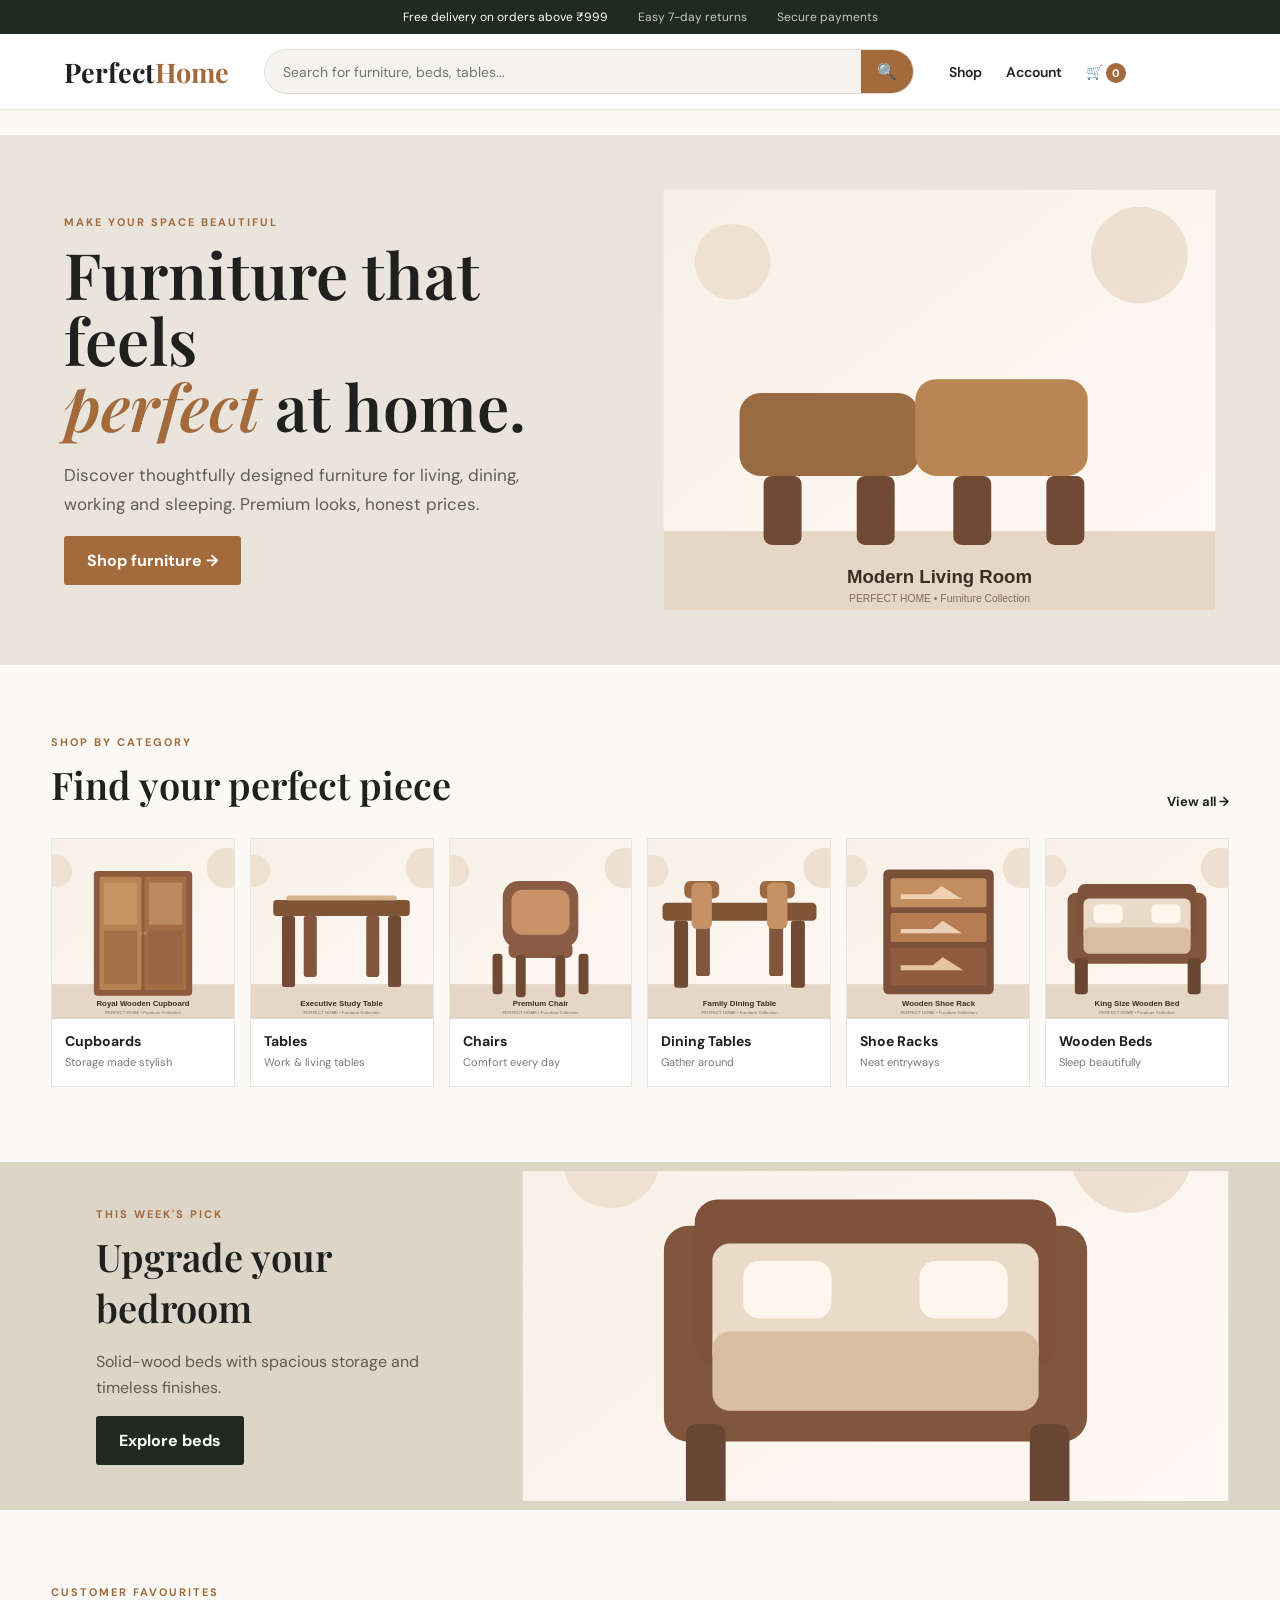
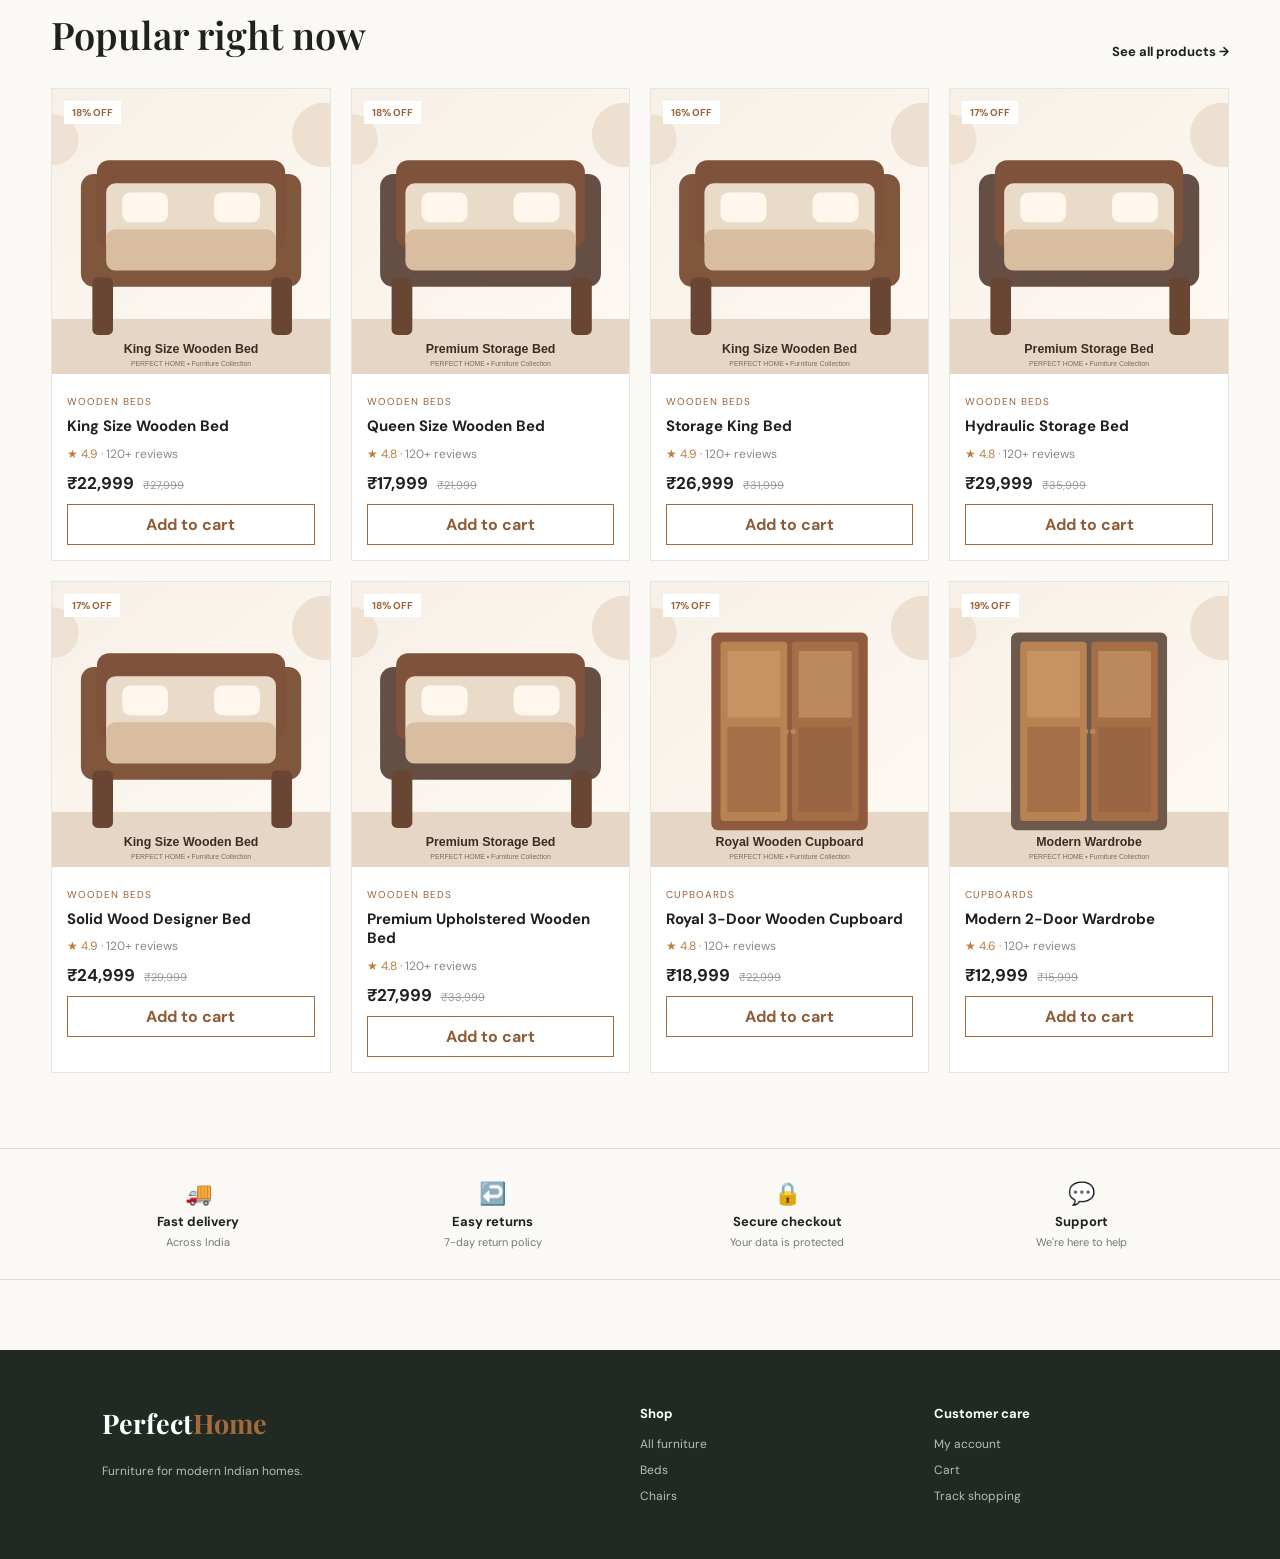
==== index.html @ 6d635a61 "Add files via upload" ====
<!DOCTYPE html><html lang="en"><head><meta charset="UTF-8"><meta name="viewport" content="width=device-width,initial-scale=1.0"><title>Perfect Home | Furniture for Every Home</title><link rel="stylesheet" href="css/style.css"></head><body><div class="topbar">Free delivery on orders above ₹999 <span>Easy 7-day returns</span><span>Secure payments</span></div><header class="header"><a class="logo" href="index.html">Perfect<span>Home</span></a><div class="search"><input id="searchInput" placeholder="Search for furniture, beds, tables..." autocomplete="off"><button onclick="performSearch()">🔍</button></div><nav><a href="products.html">Shop</a><a href="account.html" id="accountLink">Account</a><a class="cart-link" href="cart.html">🛒 <b id="cartCount">0</b></a></nav></header><main><section class="hero"><div><p class="eyebrow">MAKE YOUR SPACE BEAUTIFUL</p><h1>Furniture that feels<br><em>perfect</em> at home.</h1><p>Discover thoughtfully designed furniture for living, dining, working and sleeping. Premium looks, honest prices.</p><a class="btn primary" href="products.html">Shop furniture →</a></div><div class="hero-art"><img src="images/living-room.svg" alt="Modern living room"></div></section><section class="section"><div class="section-head"><div><p class="eyebrow">SHOP BY CATEGORY</p><h2>Find your perfect piece</h2></div><a href="products.html">View all →</a></div><div class="category-grid"><a class="category" href="products.html?category=Cupboards"><img src="images/cupboard-1.svg"><b>Cupboards</b><span>Storage made stylish</span></a><a class="category" href="products.html?category=Tables"><img src="images/table-1.svg"><b>Tables</b><span>Work & living tables</span></a><a class="category" href="products.html?category=Chairs"><img src="images/chair-1.svg"><b>Chairs</b><span>Comfort every day</span></a><a class="category" href="products.html?category=Dining Tables"><img src="images/dining-1.svg"><b>Dining Tables</b><span>Gather around</span></a><a class="category" href="products.html?category=Shoes Rack"><img src="images/shoe-1.svg"><b>Shoe Racks</b><span>Neat entryways</span></a><a class="category" href="products.html?category=Wooden Beds"><img src="images/bed-1.svg"><b>Wooden Beds</b><span>Sleep beautifully</span></a></div></section><section class="deal"><div><p class="eyebrow">THIS WEEK'S PICK</p><h2>Upgrade your bedroom</h2><p>Solid-wood beds with spacious storage and timeless finishes.</p><a class="btn dark" href="products.html?category=Wooden Beds">Explore beds</a></div><img src="images/bed-1.svg"></section><section class="section"><div class="section-head"><div><p class="eyebrow">CUSTOMER FAVOURITES</p><h2>Popular right now</h2></div><a href="products.html">See all products →</a></div><div id="featured" class="product-grid"></div></section><section class="trust"><div>🚚<b>Fast delivery</b><small>Across India</small></div><div>↩️<b>Easy returns</b><small>7-day return policy</small></div><div>🔒<b>Secure checkout</b><small>Your data is protected</small></div><div>💬<b>Support</b><small>We're here to help</small></div></section></main><footer><div><a class="logo" href="index.html">Perfect<span>Home</span></a><p>Furniture for modern Indian homes.</p></div><div><b>Shop</b><a href="products.html">All furniture</a><a href="products.html?category=Wooden Beds">Beds</a><a href="products.html?category=Chairs">Chairs</a></div><div><b>Customer care</b><a href="account.html">My account</a><a href="cart.html">Cart</a><a href="products.html">Track shopping</a></div></footer><script src="js/products.js"></script><script src="js/app.js"></script></body></html>
---- css/style.css ----
@import url('https://fonts.googleapis.com/css2?family=DM+Sans:wght@400;500;600;700&family=Playfair+Display:wght@500;600;700&display=swap');
*{box-sizing:border-box}body{margin:0;font-family:'DM Sans',Arial,sans-serif;color:#20201e;background:#faf9f6}a{text-decoration:none;color:inherit}button,input,select,textarea{font:inherit}.topbar{background:#1f2a22;color:#fff;padding:9px 5%;font-size:12px;display:flex;gap:30px;justify-content:center}.topbar span{opacity:.75}.header{height:76px;background:#fff;display:flex;align-items:center;gap:35px;padding:0 5%;border-bottom:1px solid #e8e5df;position:sticky;top:0;z-index:20}.logo{font:700 27px 'Playfair Display',serif;white-space:nowrap}.logo span{color:#a36a3c}.search{height:45px;display:flex;flex:1;max-width:650px;background:#f5f3ef;border:1px solid #e2ded6;border-radius:24px;overflow:hidden}.search input{border:0;outline:0;background:transparent;padding:0 18px;flex:1;font-size:14px}.search button{width:52px;border:0;background:#a36a3c;color:white;cursor:pointer}.header nav{display:flex;gap:24px;align-items:center;font-size:14px;font-weight:600}.cart-link b{background:#a36a3c;color:#fff;border-radius:50%;font-size:11px;padding:3px 6px}.hero{max-width:1400px;margin:25px auto 70px;padding:55px 5%;background:#e9e5dc;display:grid;grid-template-columns:1fr 1fr;align-items:center;gap:45px;min-height:520px}.hero h1{font:600 clamp(45px,5vw,76px)/1.03 'Playfair Display',serif;margin:12px 0 22px}.hero h1 em{color:#a36a3c}.hero p:not(.eyebrow){font-size:17px;line-height:1.7;max-width:520px;color:#5f5c56}.eyebrow{font-size:11px;letter-spacing:2px;font-weight:700;color:#a36a3c;margin:0 0 10px}.hero-art{height:420px;overflow:hidden}.hero-art img{width:100%;height:100%;object-fit:cover}.btn{border:0;padding:14px 23px;display:inline-flex;justify-content:center;align-items:center;border-radius:3px;font-weight:700;cursor:pointer}.primary{background:#a36a3c;color:white}.dark{background:#202a22;color:#fff}.full{width:100%}.section{max-width:1300px;margin:0 auto 75px;padding:0 4%}.section-head{display:flex;justify-content:space-between;align-items:end;margin-bottom:28px}.section-head h2,.deal h2{font:600 38px 'Playfair Display',serif;margin:0}.section-head>a{font-size:13px;font-weight:700}.category-grid{display:grid;grid-template-columns:repeat(6,1fr);gap:15px}.category{background:#fff;padding-bottom:17px;border:1px solid #e8e5df}.category img{width:100%;height:180px;object-fit:cover;display:block;margin-bottom:13px}.category b,.category span{display:block;padding:0 13px}.category b{font-size:14px}.category span{font-size:11px;color:#777;margin-top:5px}.deal{max-width:1300px;margin:0 auto 75px;padding:0 4%;background:#ddd5c8;display:grid;grid-template-columns:.8fr 1.2fr;align-items:center}.deal>div{padding:45px}.deal img{width:100%;height:330px;object-fit:cover}.deal p:not(.eyebrow){color:#5e5b55;line-height:1.6}.product-grid{display:grid;grid-template-columns:repeat(4,1fr);gap:20px}.product-card{background:#fff;border:1px solid #e8e5df;transition:.2s}.product-card:hover{transform:translateY(-3px);box-shadow:0 10px 25px #0000000d}.product-img{display:block;height:285px;position:relative;background:#eee;overflow:hidden}.product-img img{width:100%;height:100%;object-fit:cover}.discount{position:absolute;top:12px;left:12px;background:#fff;padding:5px 8px;font-size:10px;font-weight:700;color:#9a6338}.product-info{padding:15px}.product-info small{font-size:10px;color:#9a6338;text-transform:uppercase;letter-spacing:1px}.product-name{display:block;font-weight:700;font-size:15px;margin:7px 0 9px;line-height:1.3}.rating{font-size:12px;color:#bd7d3f}.rating span{color:#888}.price{font-size:17px;font-weight:700;margin:10px 0}.price del{font-size:11px;color:#999;font-weight:400;margin-left:5px}.add-btn{width:100%;border:1px solid #a36a3c;background:#fff;color:#8e5c36;padding:9px;font-weight:700;cursor:pointer}.add-btn:hover{background:#a36a3c;color:#fff}.trust{max-width:1300px;margin:0 auto 70px;padding:30px 4%;display:grid;grid-template-columns:repeat(4,1fr);border-top:1px solid #ddd;border-bottom:1px solid #ddd}.trust div{display:flex;flex-direction:column;gap:5px;text-align:center;font-size:22px}.trust b{font-size:13px}.trust small{font-size:11px;color:#777}footer{background:#202a22;color:#fff;padding:55px 8%;display:grid;grid-template-columns:2fr 1fr 1fr;gap:50px}footer .logo{color:#fff}footer p{font-size:12px;color:#b9b9b1}footer div{display:flex;flex-direction:column;gap:10px}footer b{font-size:13px;margin-bottom:4px}footer a:not(.logo){font-size:12px;color:#bbb}.shop-page,.cart-page{max-width:1350px;margin:0 auto;padding:55px 4%}.shop-title,.page-heading{display:flex;justify-content:space-between;align-items:end;margin-bottom:35px}.shop-title h1,.page-heading h1{font:600 48px 'Playfair Display',serif;margin:0}.shop-title p:not(.eyebrow){color:#777}.shop-title select{padding:11px;border:1px solid #ddd;background:#fff}.shop-layout{display:grid;grid-template-columns:210px 1fr;gap:35px}.shop-layout aside{display:flex;flex-direction:column;gap:11px;font-size:13px}.shop-layout aside button{border:0;background:none;text-align:left;padding:5px 0;cursor:pointer;color:#555}.shop-layout aside label{font-size:12px;color:#666}.shop-layout aside hr{width:100%;border:0;border-top:1px solid #ddd;margin:12px 0}.empty-results,.empty-cart{text-align:center;padding:80px 20px;background:#fff;border:1px solid #e6e2da}.empty-results>div,.empty-cart>div{font-size:45px}.detail{max-width:1250px;margin:60px auto 80px;padding:0 4%;display:grid;grid-template-columns:1.05fr .95fr;gap:60px}.detail-image{height:620px;background:#eee}.detail-image img{width:100%;height:100%;object-fit:cover}.detail-info{padding-top:25px}.detail-info h1{font:600 47px/1.1 'Playfair Display',serif;margin:8px 0 15px}.rating.big{font-size:13px}.rating.big span{color:#777}.detail-price{font-size:29px;font-weight:700;margin:25px 0}.detail-price del{font-size:15px;color:#999;margin-left:10px}.detail-price span{font-size:11px;color:#a36a3c;margin-left:10px}.detail-info>p:not(.eyebrow){color:#666;line-height:1.8}.features{list-style:none;padding:10px 0;border-top:1px solid #ddd;border-bottom:1px solid #ddd;line-height:2.2;font-size:13px}.buy-row{display:flex;gap:10px;margin-top:25px}.qty{display:flex;border:1px solid #ccc;height:48px;align-items:center}.qty button{border:0;background:#fff;width:40px;height:100%;cursor:pointer}.qty b{width:30px;text-align:center}.delivery{margin-top:25px;background:#f2efe9;padding:15px;display:flex;flex-direction:column;gap:4px;font-size:12px}.delivery span{color:#777}.cart-layout{display:grid;grid-template-columns:1fr 380px;gap:30px}.cart-box,.summary{background:#fff;border:1px solid #e3dfd7}.cart-item{display:grid;grid-template-columns:120px 1fr auto auto;gap:20px;align-items:center;padding:20px;border-bottom:1px solid #e8e5df}.cart-item img{width:120px;height:110px;object-fit:cover}.cart-item-info small{color:#a36a3c;font-size:10px;text-transform:uppercase}.cart-item-info h3{font-size:15px;margin:7px 0}.cart-price{font-weight:700}.remove{border:0;background:none;color:#a36a3c;padding:10px 0;cursor:pointer;font-size:12px}.line-total{font-size:15px}.continue{display:inline-block;margin-top:20px;font-size:13px;font-weight:700}.summary{padding:25px;height:max-content}.summary h2{font:600 26px 'Playfair Display',serif;margin-top:0}.summary>div{display:flex;justify-content:space-between;padding:9px 0;font-size:13px}.summary hr{border:0;border-top:1px solid #ddd}.summary .grand{font-size:17px}.checkout-form{display:block!important;margin-top:15px}.checkout-form h3{font-size:14px}.checkout-form input,.checkout-form textarea,.checkout-form select{width:100%;padding:12px;border:1px solid #ddd;margin-bottom:9px;outline:none;background:#fff}.checkout-form textarea{height:80px;resize:vertical}.success-order{text-align:center;background:#fff;border:1px solid #ddd;padding:90px 25px;max-width:750px;margin:auto}.check{margin:auto auto 20px;background:#a36a3c;color:white;border-radius:50%;width:60px;height:60px;display:grid;place-items:center;font-size:30px}.success-order h1{font:600 42px 'Playfair Display',serif}.success-order p{color:#666}.account-page{min-height:650px;display:grid;place-items:center;padding:50px 20px}.auth-card{background:#fff;width:450px;border:1px solid #e2ded6;padding:35px;box-shadow:0 15px 40px #00000008}.auth-brand{display:flex;align-items:center;gap:12px;margin-bottom:25px}.auth-brand>span{background:#202a22;color:#fff;width:42px;height:42px;display:grid;place-items:center;font:600 17px 'Playfair Display'}.auth-brand b,.auth-brand small{display:block}.auth-brand small{font-size:11px;color:#888;margin-top:3px}.tabs{display:grid;grid-template-columns:1fr 1fr;border-bottom:1px solid #ddd;margin-bottom:20px}.tabs button{background:none;border:0;padding:13px;cursor:pointer;color:#888}.tabs button.active{color:#20201e;font-weight:700;border-bottom:2px solid #a36a3c}.auth-card form label{display:block;font-size:12px;font-weight:600;margin:13px 0}.auth-card form input{display:block;width:100%;padding:12px;margin-top:6px;border:1px solid #ddd;outline:none}.switch{text-align:center;font-size:11px;color:#777}.switch a{color:#a36a3c;font-weight:700;cursor:pointer}.hidden{display:none!important}.auth-message{padding:10px;background:#f9e9e5;color:#9a493d;font-size:12px;margin-bottom:12px}.auth-message.good{background:#eaf5ed;color:#39704a}.profile{text-align:center}.avatar{width:70px;height:70px;border-radius:50%;background:#a36a3c;color:#fff;display:grid;place-items:center;margin:0 auto 15px;font:600 30px 'Playfair Display'}.profile h1{font:600 36px 'Playfair Display';margin:5px}.muted{color:#777;font-size:13px}.profile-box{margin:25px 0;text-align:left;border:1px solid #ddd}.profile-box div{padding:16px;border-bottom:1px solid #ddd}.profile-box div:last-child{border:0}.profile-box b,.profile-box span{display:block;font-size:12px;margin-bottom:5px}.profile-box span{color:#777}.logout{border:0;background:none;color:#a36a3c;font-weight:700;margin-top:18px;cursor:pointer}.auth-card .btn{margin-top:5px}#toast{position:fixed;right:25px;bottom:25px;background:#202a22;color:white;padding:14px 20px;z-index:100;border-radius:4px;opacity:0;transform:translateY(15px);transition:.2s;font-size:13px}#toast.show{opacity:1;transform:none}
@media(max-width:1000px){.category-grid{grid-template-columns:repeat(3,1fr)}.product-grid{grid-template-columns:repeat(3,1fr)}.hero{grid-template-columns:1fr}.hero-art{height:350px}.detail{grid-template-columns:1fr}.cart-layout{grid-template-columns:1fr}.shop-layout{grid-template-columns:1fr}.shop-layout aside{display:grid;grid-template-columns:repeat(4,1fr)}}
@media(max-width:700px){.topbar{font-size:10px;gap:10px}.header{height:auto;padding:14px 4%;flex-wrap:wrap;gap:12px}.logo{font-size:23px}.search{order:3;flex-basis:100%}.header nav{margin-left:auto;gap:12px}.header nav a:not(.cart-link){display:none}.hero{margin-top:0;padding:35px 5%;min-height:auto}.hero-art{height:270px}.section{margin-bottom:50px}.category-grid,.product-grid{grid-template-columns:repeat(2,1fr);gap:10px}.category img{height:140px}.product-img{height:210px}.section-head h2,.deal h2{font-size:28px}.deal{display:block;padding:0}.deal>div{padding:30px}.deal img{height:240px}.trust{grid-template-columns:repeat(2,1fr);gap:25px}.shop-page,.cart-page{padding-top:35px}.shop-title{display:block}.shop-title h1,.page-heading h1{font-size:38px}.shop-title select{margin-top:15px}.shop-layout aside{grid-template-columns:repeat(2,1fr)}.detail{margin-top:25px;padding:0 5%;gap:25px}.detail-image{height:400px}.detail-info h1{font-size:35px}.buy-row{flex-wrap:wrap}.cart-item{grid-template-columns:80px 1fr;gap:12px}.cart-item img{width:80px;height:80px}.cart-item .qty{grid-column:2}.line-total{grid-column:2}.auth-card{width:100%;max-width:450px;padding:25px}footer{grid-template-columns:1fr 1fr;padding:40px 7%}footer>div:first-child{grid-column:1/-1}}
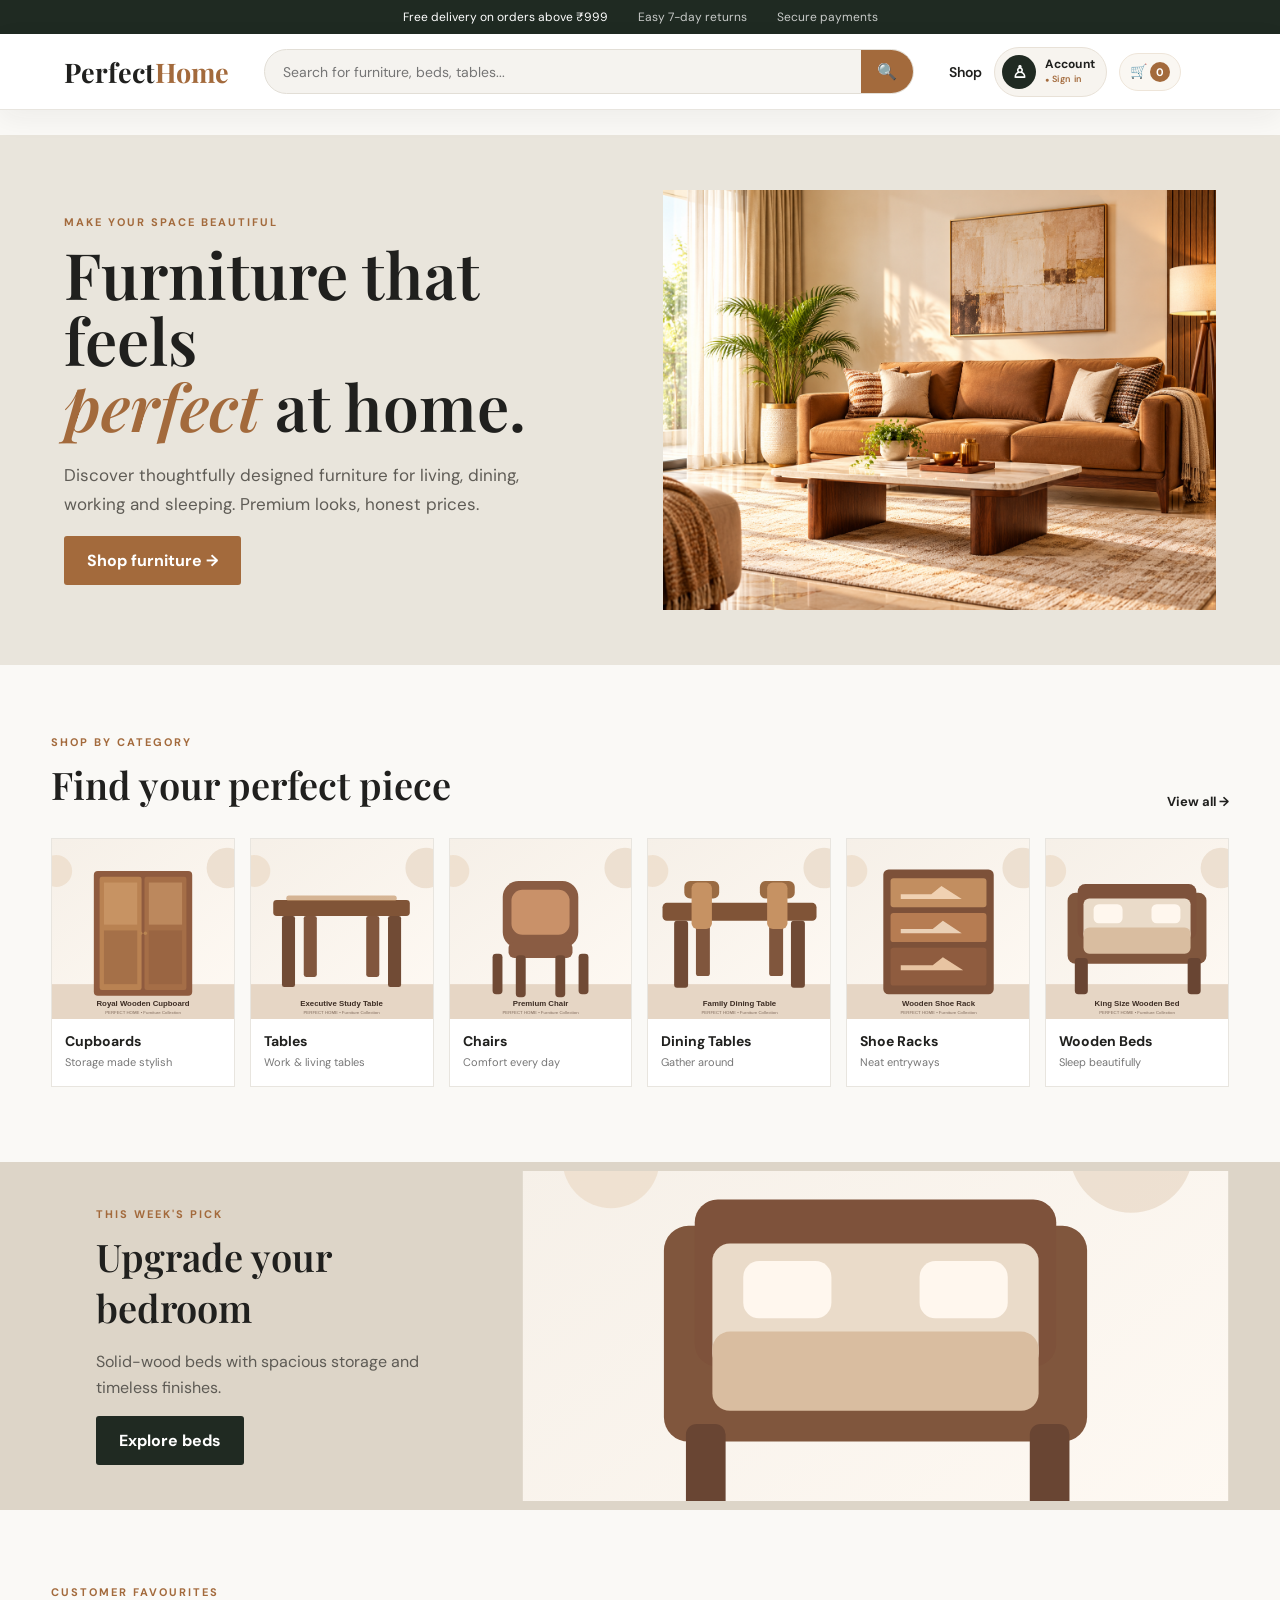
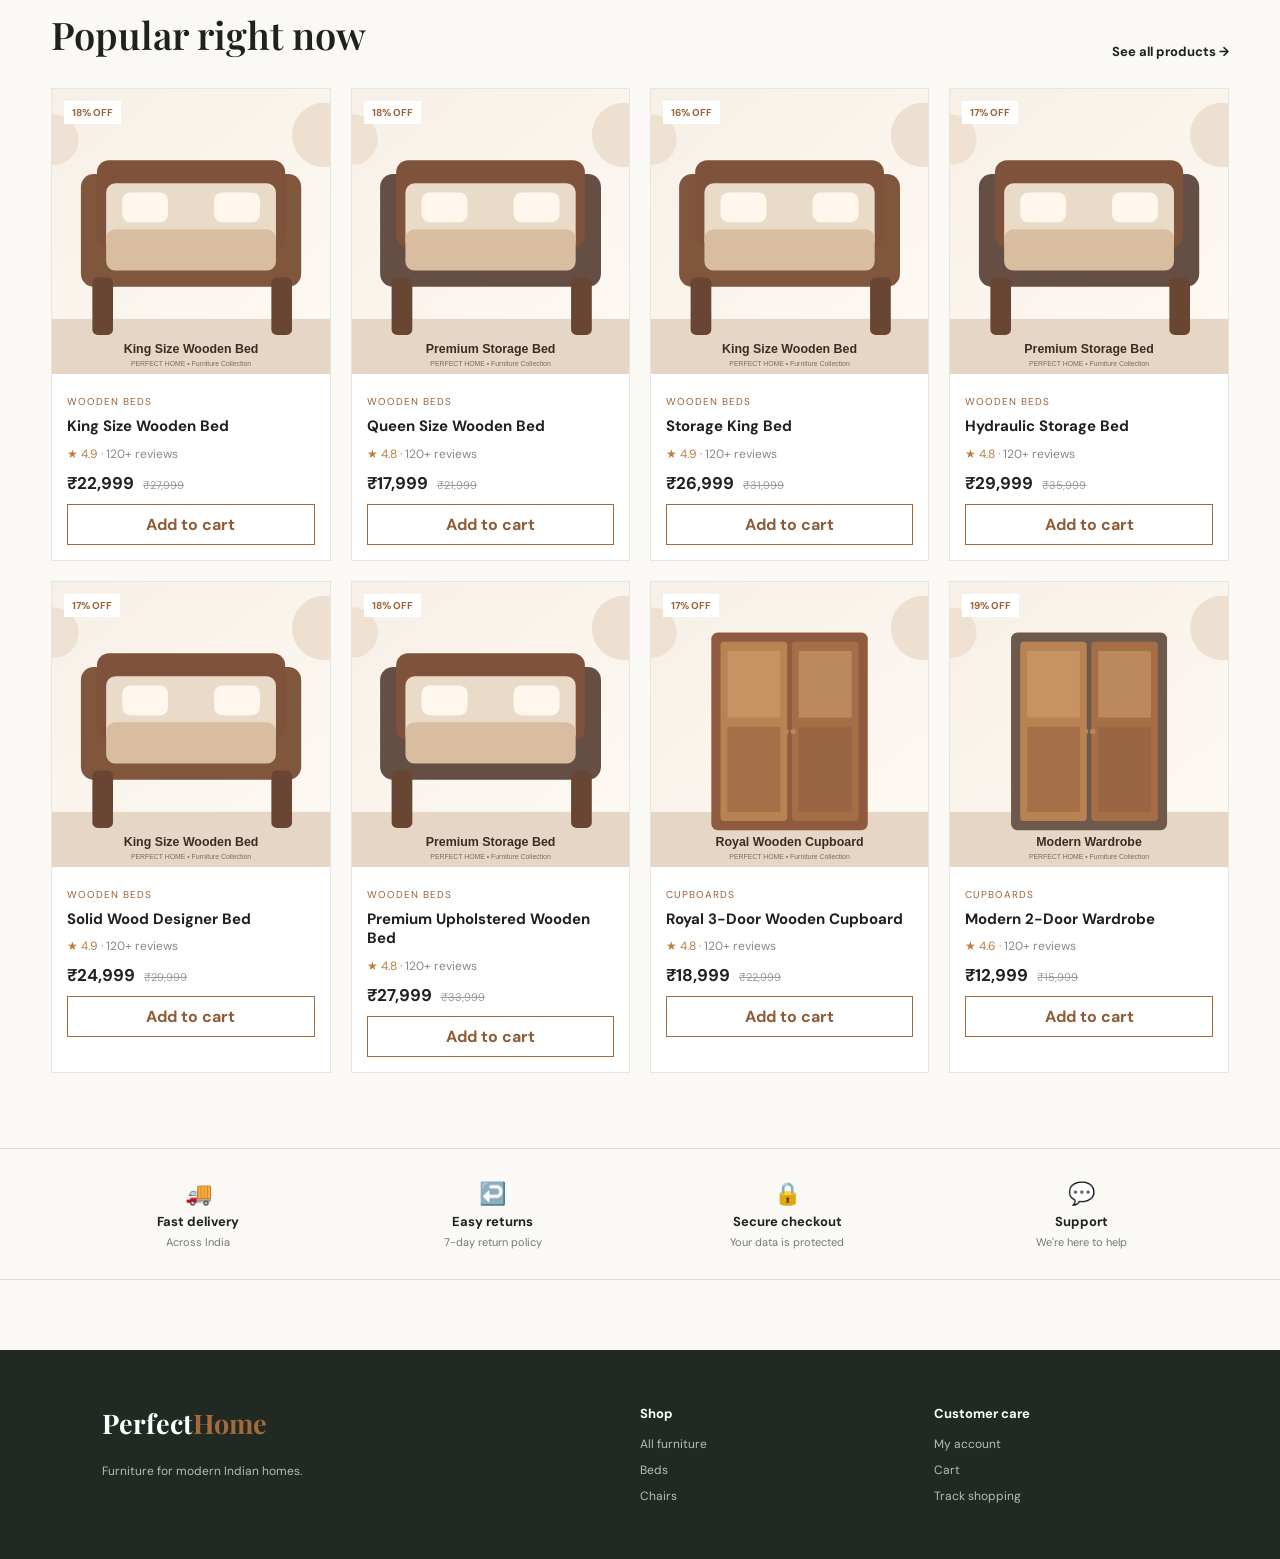
==== commit 28f2f239: "Update index.html" ====
--- a/index.html
+++ b/index.html
@@ -1 +1 @@
-<!DOCTYPE html><html lang="en"><head><meta charset="UTF-8"><meta name="viewport" content="width=device-width,initial-scale=1.0"><title>Perfect Home | Furniture for Every Home</title><link rel="stylesheet" href="css/style.css"></head><body><div class="topbar">Free delivery on orders above ₹999 <span>Easy 7-day returns</span><span>Secure payments</span></div><header class="header"><a class="logo" href="index.html">Perfect<span>Home</span></a><div class="search"><input id="searchInput" placeholder="Search for furniture, beds, tables..." autocomplete="off"><button onclick="performSearch()">🔍</button></div><nav><a href="products.html">Shop</a><a href="account.html" id="accountLink">Account</a><a class="cart-link" href="cart.html">🛒 <b id="cartCount">0</b></a></nav></header><main><section class="hero"><div><p class="eyebrow">MAKE YOUR SPACE BEAUTIFUL</p><h1>Furniture that feels<br><em>perfect</em> at home.</h1><p>Discover thoughtfully designed furniture for living, dining, working and sleeping. Premium looks, honest prices.</p><a class="btn primary" href="products.html">Shop furniture →</a></div><div class="hero-art"><img src="images/living-room.svg" alt="Modern living room"></div></section><section class="section"><div class="section-head"><div><p class="eyebrow">SHOP BY CATEGORY</p><h2>Find your perfect piece</h2></div><a href="products.html">View all →</a></div><div class="category-grid"><a class="category" href="products.html?category=Cupboards"><img src="images/cupboard-1.svg"><b>Cupboards</b><span>Storage made stylish</span></a><a class="category" href="products.html?category=Tables"><img src="images/table-1.svg"><b>Tables</b><span>Work & living tables</span></a><a class="category" href="products.html?category=Chairs"><img src="images/chair-1.svg"><b>Chairs</b><span>Comfort every day</span></a><a class="category" href="products.html?category=Dining Tables"><img src="images/dining-1.svg"><b>Dining Tables</b><span>Gather around</span></a><a class="category" href="products.html?category=Shoes Rack"><img src="images/shoe-1.svg"><b>Shoe Racks</b><span>Neat entryways</span></a><a class="category" href="products.html?category=Wooden Beds"><img src="images/bed-1.svg"><b>Wooden Beds</b><span>Sleep beautifully</span></a></div></section><section class="deal"><div><p class="eyebrow">THIS WEEK'S PICK</p><h2>Upgrade your bedroom</h2><p>Solid-wood beds with spacious storage and timeless finishes.</p><a class="btn dark" href="products.html?category=Wooden Beds">Explore beds</a></div><img src="images/bed-1.svg"></section><section class="section"><div class="section-head"><div><p class="eyebrow">CUSTOMER FAVOURITES</p><h2>Popular right now</h2></div><a href="products.html">See all products →</a></div><div id="featured" class="product-grid"></div></section><section class="trust"><div>🚚<b>Fast delivery</b><small>Across India</small></div><div>↩️<b>Easy returns</b><small>7-day return policy</small></div><div>🔒<b>Secure checkout</b><small>Your data is protected</small></div><div>💬<b>Support</b><small>We're here to help</small></div></section></main><footer><div><a class="logo" href="index.html">Perfect<span>Home</span></a><p>Furniture for modern Indian homes.</p></div><div><b>Shop</b><a href="products.html">All furniture</a><a href="products.html?category=Wooden Beds">Beds</a><a href="products.html?category=Chairs">Chairs</a></div><div><b>Customer care</b><a href="account.html">My account</a><a href="cart.html">Cart</a><a href="products.html">Track shopping</a></div></footer><script src="js/products.js"></script><script src="js/app.js"></script></body></html>
+<!DOCTYPE html><html lang="en"><head><meta charset="UTF-8"><meta name="viewport" content="width=device-width,initial-scale=1.0"><title>Perfect Home | Furniture for Every Home</title><link rel="stylesheet" href="css/style.css"></head><body><div class="topbar">Free delivery on orders above ₹999 <span>Easy 7-day returns</span><span>Secure payments</span></div><header class="header"><a class="logo" href="index.html">Perfect<span>Home</span></a><div class="search"><input id="searchInput" placeholder="Search for furniture, beds, tables..." autocomplete="off"><button onclick="performSearch()">🔍</button></div><nav><a href="products.html">Shop</a><a href="account.html" id="accountLink">Account</a><a class="cart-link" href="cart.html">🛒 <b id="cartCount">0</b></a></nav></header><main><section class="hero"><div><p class="eyebrow">MAKE YOUR SPACE BEAUTIFUL</p><h1>Furniture that feels<br><em>perfect</em> at home.</h1><p>Discover thoughtfully designed furniture for living, dining, working and sleeping. Premium looks, honest prices.</p><a class="btn primary" href="products.html">Shop furniture →</a></div><div class="hero-art"><img src="images/living-room.png" alt="Modern living room"></div></section><section class="section"><div class="section-head"><div><p class="eyebrow">SHOP BY CATEGORY</p><h2>Find your perfect piece</h2></div><a href="products.html">View all →</a></div><div class="category-grid"><a class="category" href="products.html?category=Cupboards"><img src="images/cupboard-1.svg"><b>Cupboards</b><span>Storage made stylish</span></a><a class="category" href="products.html?category=Tables"><img src="images/table-1.svg"><b>Tables</b><span>Work & living tables</span></a><a class="category" href="products.html?category=Chairs"><img src="images/chair-1.svg"><b>Chairs</b><span>Comfort every day</span></a><a class="category" href="products.html?category=Dining Tables"><img src="images/dining-1.svg"><b>Dining Tables</b><span>Gather around</span></a><a class="category" href="products.html?category=Shoes Rack"><img src="images/shoe-1.svg"><b>Shoe Racks</b><span>Neat entryways</span></a><a class="category" href="products.html?category=Wooden Beds"><img src="images/bed-1.svg"><b>Wooden Beds</b><span>Sleep beautifully</span></a></div></section><section class="deal"><div><p class="eyebrow">THIS WEEK'S PICK</p><h2>Upgrade your bedroom</h2><p>Solid-wood beds with spacious storage and timeless finishes.</p><a class="btn dark" href="products.html?category=Wooden Beds">Explore beds</a></div><img src="images/bed-1.svg"></section><section class="section"><div class="section-head"><div><p class="eyebrow">CUSTOMER FAVOURITES</p><h2>Popular right now</h2></div><a href="products.html">See all products →</a></div><div id="featured" class="product-grid"></div></section><section class="trust"><div>🚚<b>Fast delivery</b><small>Across India</small></div><div>↩️<b>Easy returns</b><small>7-day return policy</small></div><div>🔒<b>Secure checkout</b><small>Your data is protected</small></div><div>💬<b>Support</b><small>We're here to help</small></div></section></main><footer><div><a class="logo" href="index.html">Perfect<span>Home</span></a><p>Furniture for modern Indian homes.</p></div><div><b>Shop</b><a href="products.html">All furniture</a><a href="products.html?category=Wooden Beds">Beds</a><a href="products.html?category=Chairs">Chairs</a></div><div><b>Customer care</b><a href="account.html">My account</a><a href="cart.html">Cart</a><a href="products.html">Track shopping</a></div></footer><script src="js/products.js"></script><script src="js/app.js"></script></body></html>
--- a/css/style.css
+++ b/css/style.css
@@ -2,3 +2,49 @@
 *{box-sizing:border-box}body{margin:0;font-family:'DM Sans',Arial,sans-serif;color:#20201e;background:#faf9f6}a{text-decoration:none;color:inherit}button,input,select,textarea{font:inherit}.topbar{background:#1f2a22;color:#fff;padding:9px 5%;font-size:12px;display:flex;gap:30px;justify-content:center}.topbar span{opacity:.75}.header{height:76px;background:#fff;display:flex;align-items:center;gap:35px;padding:0 5%;border-bottom:1px solid #e8e5df;position:sticky;top:0;z-index:20}.logo{font:700 27px 'Playfair Display',serif;white-space:nowrap}.logo span{color:#a36a3c}.search{height:45px;display:flex;flex:1;max-width:650px;background:#f5f3ef;border:1px solid #e2ded6;border-radius:24px;overflow:hidden}.search input{border:0;outline:0;background:transparent;padding:0 18px;flex:1;font-size:14px}.search button{width:52px;border:0;background:#a36a3c;color:white;cursor:pointer}.header nav{display:flex;gap:24px;align-items:center;font-size:14px;font-weight:600}.cart-link b{background:#a36a3c;color:#fff;border-radius:50%;font-size:11px;padding:3px 6px}.hero{max-width:1400px;margin:25px auto 70px;padding:55px 5%;background:#e9e5dc;display:grid;grid-template-columns:1fr 1fr;align-items:center;gap:45px;min-height:520px}.hero h1{font:600 clamp(45px,5vw,76px)/1.03 'Playfair Display',serif;margin:12px 0 22px}.hero h1 em{color:#a36a3c}.hero p:not(.eyebrow){font-size:17px;line-height:1.7;max-width:520px;color:#5f5c56}.eyebrow{font-size:11px;letter-spacing:2px;font-weight:700;color:#a36a3c;margin:0 0 10px}.hero-art{height:420px;overflow:hidden}.hero-art img{width:100%;height:100%;object-fit:cover}.btn{border:0;padding:14px 23px;display:inline-flex;justify-content:center;align-items:center;border-radius:3px;font-weight:700;cursor:pointer}.primary{background:#a36a3c;color:white}.dark{background:#202a22;color:#fff}.full{width:100%}.section{max-width:1300px;margin:0 auto 75px;padding:0 4%}.section-head{display:flex;justify-content:space-between;align-items:end;margin-bottom:28px}.section-head h2,.deal h2{font:600 38px 'Playfair Display',serif;margin:0}.section-head>a{font-size:13px;font-weight:700}.category-grid{display:grid;grid-template-columns:repeat(6,1fr);gap:15px}.category{background:#fff;padding-bottom:17px;border:1px solid #e8e5df}.category img{width:100%;height:180px;object-fit:cover;display:block;margin-bottom:13px}.category b,.category span{display:block;padding:0 13px}.category b{font-size:14px}.category span{font-size:11px;color:#777;margin-top:5px}.deal{max-width:1300px;margin:0 auto 75px;padding:0 4%;background:#ddd5c8;display:grid;grid-template-columns:.8fr 1.2fr;align-items:center}.deal>div{padding:45px}.deal img{width:100%;height:330px;object-fit:cover}.deal p:not(.eyebrow){color:#5e5b55;line-height:1.6}.product-grid{display:grid;grid-template-columns:repeat(4,1fr);gap:20px}.product-card{background:#fff;border:1px solid #e8e5df;transition:.2s}.product-card:hover{transform:translateY(-3px);box-shadow:0 10px 25px #0000000d}.product-img{display:block;height:285px;position:relative;background:#eee;overflow:hidden}.product-img img{width:100%;height:100%;object-fit:cover}.discount{position:absolute;top:12px;left:12px;background:#fff;padding:5px 8px;font-size:10px;font-weight:700;color:#9a6338}.product-info{padding:15px}.product-info small{font-size:10px;color:#9a6338;text-transform:uppercase;letter-spacing:1px}.product-name{display:block;font-weight:700;font-size:15px;margin:7px 0 9px;line-height:1.3}.rating{font-size:12px;color:#bd7d3f}.rating span{color:#888}.price{font-size:17px;font-weight:700;margin:10px 0}.price del{font-size:11px;color:#999;font-weight:400;margin-left:5px}.add-btn{width:100%;border:1px solid #a36a3c;background:#fff;color:#8e5c36;padding:9px;font-weight:700;cursor:pointer}.add-btn:hover{background:#a36a3c;color:#fff}.trust{max-width:1300px;margin:0 auto 70px;padding:30px 4%;display:grid;grid-template-columns:repeat(4,1fr);border-top:1px solid #ddd;border-bottom:1px solid #ddd}.trust div{display:flex;flex-direction:column;gap:5px;text-align:center;font-size:22px}.trust b{font-size:13px}.trust small{font-size:11px;color:#777}footer{background:#202a22;color:#fff;padding:55px 8%;display:grid;grid-template-columns:2fr 1fr 1fr;gap:50px}footer .logo{color:#fff}footer p{font-size:12px;color:#b9b9b1}footer div{display:flex;flex-direction:column;gap:10px}footer b{font-size:13px;margin-bottom:4px}footer a:not(.logo){font-size:12px;color:#bbb}.shop-page,.cart-page{max-width:1350px;margin:0 auto;padding:55px 4%}.shop-title,.page-heading{display:flex;justify-content:space-between;align-items:end;margin-bottom:35px}.shop-title h1,.page-heading h1{font:600 48px 'Playfair Display',serif;margin:0}.shop-title p:not(.eyebrow){color:#777}.shop-title select{padding:11px;border:1px solid #ddd;background:#fff}.shop-layout{display:grid;grid-template-columns:210px 1fr;gap:35px}.shop-layout aside{display:flex;flex-direction:column;gap:11px;font-size:13px}.shop-layout aside button{border:0;background:none;text-align:left;padding:5px 0;cursor:pointer;color:#555}.shop-layout aside label{font-size:12px;color:#666}.shop-layout aside hr{width:100%;border:0;border-top:1px solid #ddd;margin:12px 0}.empty-results,.empty-cart{text-align:center;padding:80px 20px;background:#fff;border:1px solid #e6e2da}.empty-results>div,.empty-cart>div{font-size:45px}.detail{max-width:1250px;margin:60px auto 80px;padding:0 4%;display:grid;grid-template-columns:1.05fr .95fr;gap:60px}.detail-image{height:620px;background:#eee}.detail-image img{width:100%;height:100%;object-fit:cover}.detail-info{padding-top:25px}.detail-info h1{font:600 47px/1.1 'Playfair Display',serif;margin:8px 0 15px}.rating.big{font-size:13px}.rating.big span{color:#777}.detail-price{font-size:29px;font-weight:700;margin:25px 0}.detail-price del{font-size:15px;color:#999;margin-left:10px}.detail-price span{font-size:11px;color:#a36a3c;margin-left:10px}.detail-info>p:not(.eyebrow){color:#666;line-height:1.8}.features{list-style:none;padding:10px 0;border-top:1px solid #ddd;border-bottom:1px solid #ddd;line-height:2.2;font-size:13px}.buy-row{display:flex;gap:10px;margin-top:25px}.qty{display:flex;border:1px solid #ccc;height:48px;align-items:center}.qty button{border:0;background:#fff;width:40px;height:100%;cursor:pointer}.qty b{width:30px;text-align:center}.delivery{margin-top:25px;background:#f2efe9;padding:15px;display:flex;flex-direction:column;gap:4px;font-size:12px}.delivery span{color:#777}.cart-layout{display:grid;grid-template-columns:1fr 380px;gap:30px}.cart-box,.summary{background:#fff;border:1px solid #e3dfd7}.cart-item{display:grid;grid-template-columns:120px 1fr auto auto;gap:20px;align-items:center;padding:20px;border-bottom:1px solid #e8e5df}.cart-item img{width:120px;height:110px;object-fit:cover}.cart-item-info small{color:#a36a3c;font-size:10px;text-transform:uppercase}.cart-item-info h3{font-size:15px;margin:7px 0}.cart-price{font-weight:700}.remove{border:0;background:none;color:#a36a3c;padding:10px 0;cursor:pointer;font-size:12px}.line-total{font-size:15px}.continue{display:inline-block;margin-top:20px;font-size:13px;font-weight:700}.summary{padding:25px;height:max-content}.summary h2{font:600 26px 'Playfair Display',serif;margin-top:0}.summary>div{display:flex;justify-content:space-between;padding:9px 0;font-size:13px}.summary hr{border:0;border-top:1px solid #ddd}.summary .grand{font-size:17px}.checkout-form{display:block!important;margin-top:15px}.checkout-form h3{font-size:14px}.checkout-form input,.checkout-form textarea,.checkout-form select{width:100%;padding:12px;border:1px solid #ddd;margin-bottom:9px;outline:none;background:#fff}.checkout-form textarea{height:80px;resize:vertical}.success-order{text-align:center;background:#fff;border:1px solid #ddd;padding:90px 25px;max-width:750px;margin:auto}.check{margin:auto auto 20px;background:#a36a3c;color:white;border-radius:50%;width:60px;height:60px;display:grid;place-items:center;font-size:30px}.success-order h1{font:600 42px 'Playfair Display',serif}.success-order p{color:#666}.account-page{min-height:650px;display:grid;place-items:center;padding:50px 20px}.auth-card{background:#fff;width:450px;border:1px solid #e2ded6;padding:35px;box-shadow:0 15px 40px #00000008}.auth-brand{display:flex;align-items:center;gap:12px;margin-bottom:25px}.auth-brand>span{background:#202a22;color:#fff;width:42px;height:42px;display:grid;place-items:center;font:600 17px 'Playfair Display'}.auth-brand b,.auth-brand small{display:block}.auth-brand small{font-size:11px;color:#888;margin-top:3px}.tabs{display:grid;grid-template-columns:1fr 1fr;border-bottom:1px solid #ddd;margin-bottom:20px}.tabs button{background:none;border:0;padding:13px;cursor:pointer;color:#888}.tabs button.active{color:#20201e;font-weight:700;border-bottom:2px solid #a36a3c}.auth-card form label{display:block;font-size:12px;font-weight:600;margin:13px 0}.auth-card form input{display:block;width:100%;padding:12px;margin-top:6px;border:1px solid #ddd;outline:none}.switch{text-align:center;font-size:11px;color:#777}.switch a{color:#a36a3c;font-weight:700;cursor:pointer}.hidden{display:none!important}.auth-message{padding:10px;background:#f9e9e5;color:#9a493d;font-size:12px;margin-bottom:12px}.auth-message.good{background:#eaf5ed;color:#39704a}.profile{text-align:center}.avatar{width:70px;height:70px;border-radius:50%;background:#a36a3c;color:#fff;display:grid;place-items:center;margin:0 auto 15px;font:600 30px 'Playfair Display'}.profile h1{font:600 36px 'Playfair Display';margin:5px}.muted{color:#777;font-size:13px}.profile-box{margin:25px 0;text-align:left;border:1px solid #ddd}.profile-box div{padding:16px;border-bottom:1px solid #ddd}.profile-box div:last-child{border:0}.profile-box b,.profile-box span{display:block;font-size:12px;margin-bottom:5px}.profile-box span{color:#777}.logout{border:0;background:none;color:#a36a3c;font-weight:700;margin-top:18px;cursor:pointer}.auth-card .btn{margin-top:5px}#toast{position:fixed;right:25px;bottom:25px;background:#202a22;color:white;padding:14px 20px;z-index:100;border-radius:4px;opacity:0;transform:translateY(15px);transition:.2s;font-size:13px}#toast.show{opacity:1;transform:none}
 @media(max-width:1000px){.category-grid{grid-template-columns:repeat(3,1fr)}.product-grid{grid-template-columns:repeat(3,1fr)}.hero{grid-template-columns:1fr}.hero-art{height:350px}.detail{grid-template-columns:1fr}.cart-layout{grid-template-columns:1fr}.shop-layout{grid-template-columns:1fr}.shop-layout aside{display:grid;grid-template-columns:repeat(4,1fr)}}
 @media(max-width:700px){.topbar{font-size:10px;gap:10px}.header{height:auto;padding:14px 4%;flex-wrap:wrap;gap:12px}.logo{font-size:23px}.search{order:3;flex-basis:100%}.header nav{margin-left:auto;gap:12px}.header nav a:not(.cart-link){display:none}.hero{margin-top:0;padding:35px 5%;min-height:auto}.hero-art{height:270px}.section{margin-bottom:50px}.category-grid,.product-grid{grid-template-columns:repeat(2,1fr);gap:10px}.category img{height:140px}.product-img{height:210px}.section-head h2,.deal h2{font-size:28px}.deal{display:block;padding:0}.deal>div{padding:30px}.deal img{height:240px}.trust{grid-template-columns:repeat(2,1fr);gap:25px}.shop-page,.cart-page{padding-top:35px}.shop-title{display:block}.shop-title h1,.page-heading h1{font-size:38px}.shop-title select{margin-top:15px}.shop-layout aside{grid-template-columns:repeat(2,1fr)}.detail{margin-top:25px;padding:0 5%;gap:25px}.detail-image{height:400px}.detail-info h1{font-size:35px}.buy-row{flex-wrap:wrap}.cart-item{grid-template-columns:80px 1fr;gap:12px}.cart-item img{width:80px;height:80px}.cart-item .qty{grid-column:2}.line-total{grid-column:2}.auth-card{width:100%;max-width:450px;padding:25px}footer{grid-template-columns:1fr 1fr;padding:40px 7%}footer>div:first-child{grid-column:1/-1}}
+
+/* Saved address UI */
+.address-section{margin:30px 0;text-align:left;border-top:1px solid #ddd;padding-top:28px}
+.address-section-head{display:flex;justify-content:space-between;align-items:flex-end;gap:18px;margin-bottom:18px}
+.address-section-head h2{font:600 27px 'Playfair Display',serif;margin:0 0 5px}
+.address-section-head p:not(.eyebrow){font-size:11px;color:#777;line-height:1.5;margin:0;max-width:440px}
+.address-section-head .btn{width:auto;white-space:nowrap;padding:11px 15px;font-size:11px}
+.address-list{display:grid;gap:12px}
+.address-empty,.saved-address{border:1px solid #ddd;background:#fcfbf8}
+.address-empty{padding:18px;display:flex;align-items:center;justify-content:space-between;gap:15px}
+.address-empty>div{display:flex;align-items:center;gap:12px}
+.address-empty>div>span,.address-icon{width:35px;height:35px;border-radius:50%;background:#eee7dd;color:#a36a3c;display:grid;place-items:center;font-size:17px}
+.address-empty b,.address-empty small{display:block}.address-empty small{font-size:10px;color:#888;margin-top:3px}
+.address-add{width:auto!important;padding:10px 13px!important;font-size:11px!important;white-space:nowrap}
+.saved-address-top{display:flex;justify-content:space-between;gap:15px;padding:14px 16px;border-bottom:1px solid #e5e1d9}
+.saved-address-top>div:first-child{display:flex;gap:10px;align-items:center}.saved-address-top b,.saved-address-top small{display:block}.saved-address-top b{font-size:12px}.saved-address-top small{font-size:10px;color:#777;margin-top:3px}
+.address-buttons{display:flex;gap:13px;align-items:center}.address-buttons button{border:0;background:none;color:#a36a3c;font-size:11px;font-weight:700;cursor:pointer;padding:3px}.address-buttons button:last-child{color:#9a493d}
+.saved-address-body{padding:13px 16px}.saved-address-body p{font-size:11px;color:#666;margin:5px 0;line-height:1.5}
+.address-form-wrap{border:1px solid #d9d4ca;background:#fff;padding:20px;margin-bottom:15px}
+.address-form-head{display:flex;justify-content:space-between;align-items:start;margin-bottom:12px}.address-form-head h3{font:600 24px 'Playfair Display',serif;margin:0}.address-close{border:0;background:none;font-size:25px;color:#777;cursor:pointer;line-height:1}
+.address-form label{display:block!important;font-size:11px!important;font-weight:600!important;margin:9px 0!important}.address-form input,.address-form select{display:block;width:100%;padding:10px;margin-top:5px;border:1px solid #ddd;outline:none;background:#fff;font-size:12px}.address-grid{display:grid;grid-template-columns:1fr 1fr;gap:3px 12px}.address-actions{display:flex;justify-content:flex-end;gap:10px;margin-top:12px}.address-actions .btn{width:auto;padding:11px 15px;font-size:11px}.address-cancel{background:#f1efeb;color:#555}
+@media(max-width:700px){.address-section-head{display:block}.address-section-head .btn{margin-top:12px}.address-grid{grid-template-columns:1fr}.address-empty{align-items:flex-start;flex-direction:column}.address-buttons{gap:8px}.saved-address-top{align-items:flex-start}.address-form-wrap{padding:15px}}
+
+
+/* Classy account navigation */
+.header{backdrop-filter:blur(14px);background:rgba(255,255,255,.94);box-shadow:0 8px 28px rgba(32,42,34,.06)}
+.header nav{gap:12px}
+.header nav a{transition:all .25s ease}
+.header nav a:hover{color:#a36a3c}
+.account-link{display:inline-flex!important;align-items:center;gap:9px;padding:7px 11px 7px 7px;border:1px solid transparent;border-radius:30px;min-width:105px}
+.account-link.signed-out{background:#f7f4ef;border-color:#e8e1d7}
+.account-link.signed-in{background:linear-gradient(135deg,#f8f4ed,#fff);border-color:#dfd2c2;box-shadow:0 5px 16px rgba(163,106,60,.10)}
+.account-icon,.account-avatar-mini{width:34px;height:34px;border-radius:50%;display:grid;place-items:center;flex:0 0 34px}
+.account-icon{background:#202a22;color:#fff;font-size:17px}
+.account-avatar-mini{background:linear-gradient(135deg,#a36a3c,#7d4c29);color:#fff;font:700 15px 'Playfair Display',serif;box-shadow:0 3px 10px rgba(125,76,41,.25)}
+.account-link-text{display:flex;flex-direction:column;align-items:flex-start;line-height:1.05;gap:4px;white-space:nowrap}
+.account-link-text strong{font-size:12px;letter-spacing:.1px}
+.account-link-text small{font-size:9px;font-weight:600;color:#8a877f;letter-spacing:.35px}
+.account-link.signed-in .account-link-text small{color:#477454}
+.account-link-text small i{display:inline-block;width:6px;height:6px;background:#4e9b63;border-radius:50%;margin-right:3px;box-shadow:0 0 0 3px rgba(78,155,99,.10)}
+.account-link.signed-out .account-link-text small{color:#a36a3c}
+.account-link.signed-out .account-link-text small:before{content:'● ';font-size:7px;color:#a36a3c}
+.cart-link{padding:8px 10px;border-radius:22px;background:#faf7f2;border:1px solid #eee5d9}
+.cart-link:hover{background:#f3ece2}
+.cart-link b{display:inline-grid;place-items:center;min-width:20px;height:20px;padding:0 5px}
+@media(max-width:700px){.account-link{min-width:auto;padding-right:7px}.account-link-text{display:none}.account-icon,.account-avatar-mini{width:32px;height:32px;flex-basis:32px}.cart-link{padding:5px 7px}}
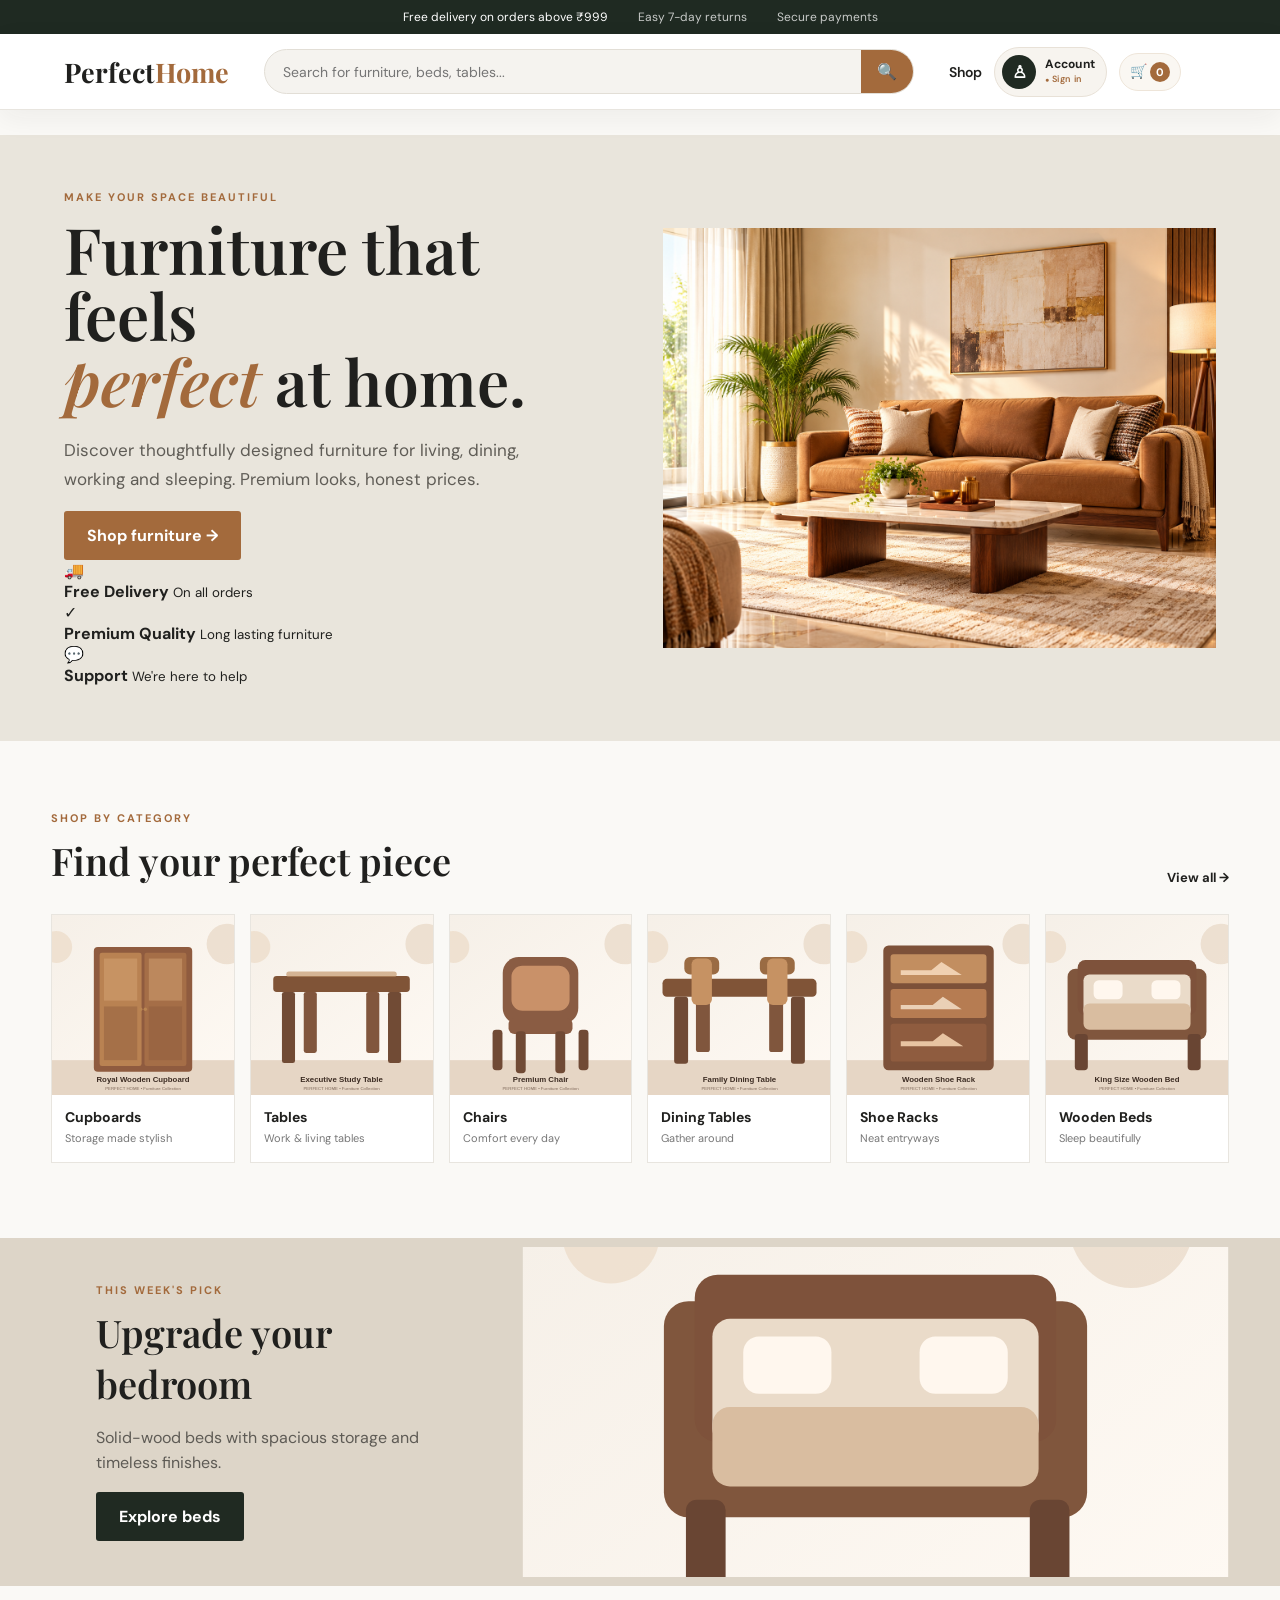
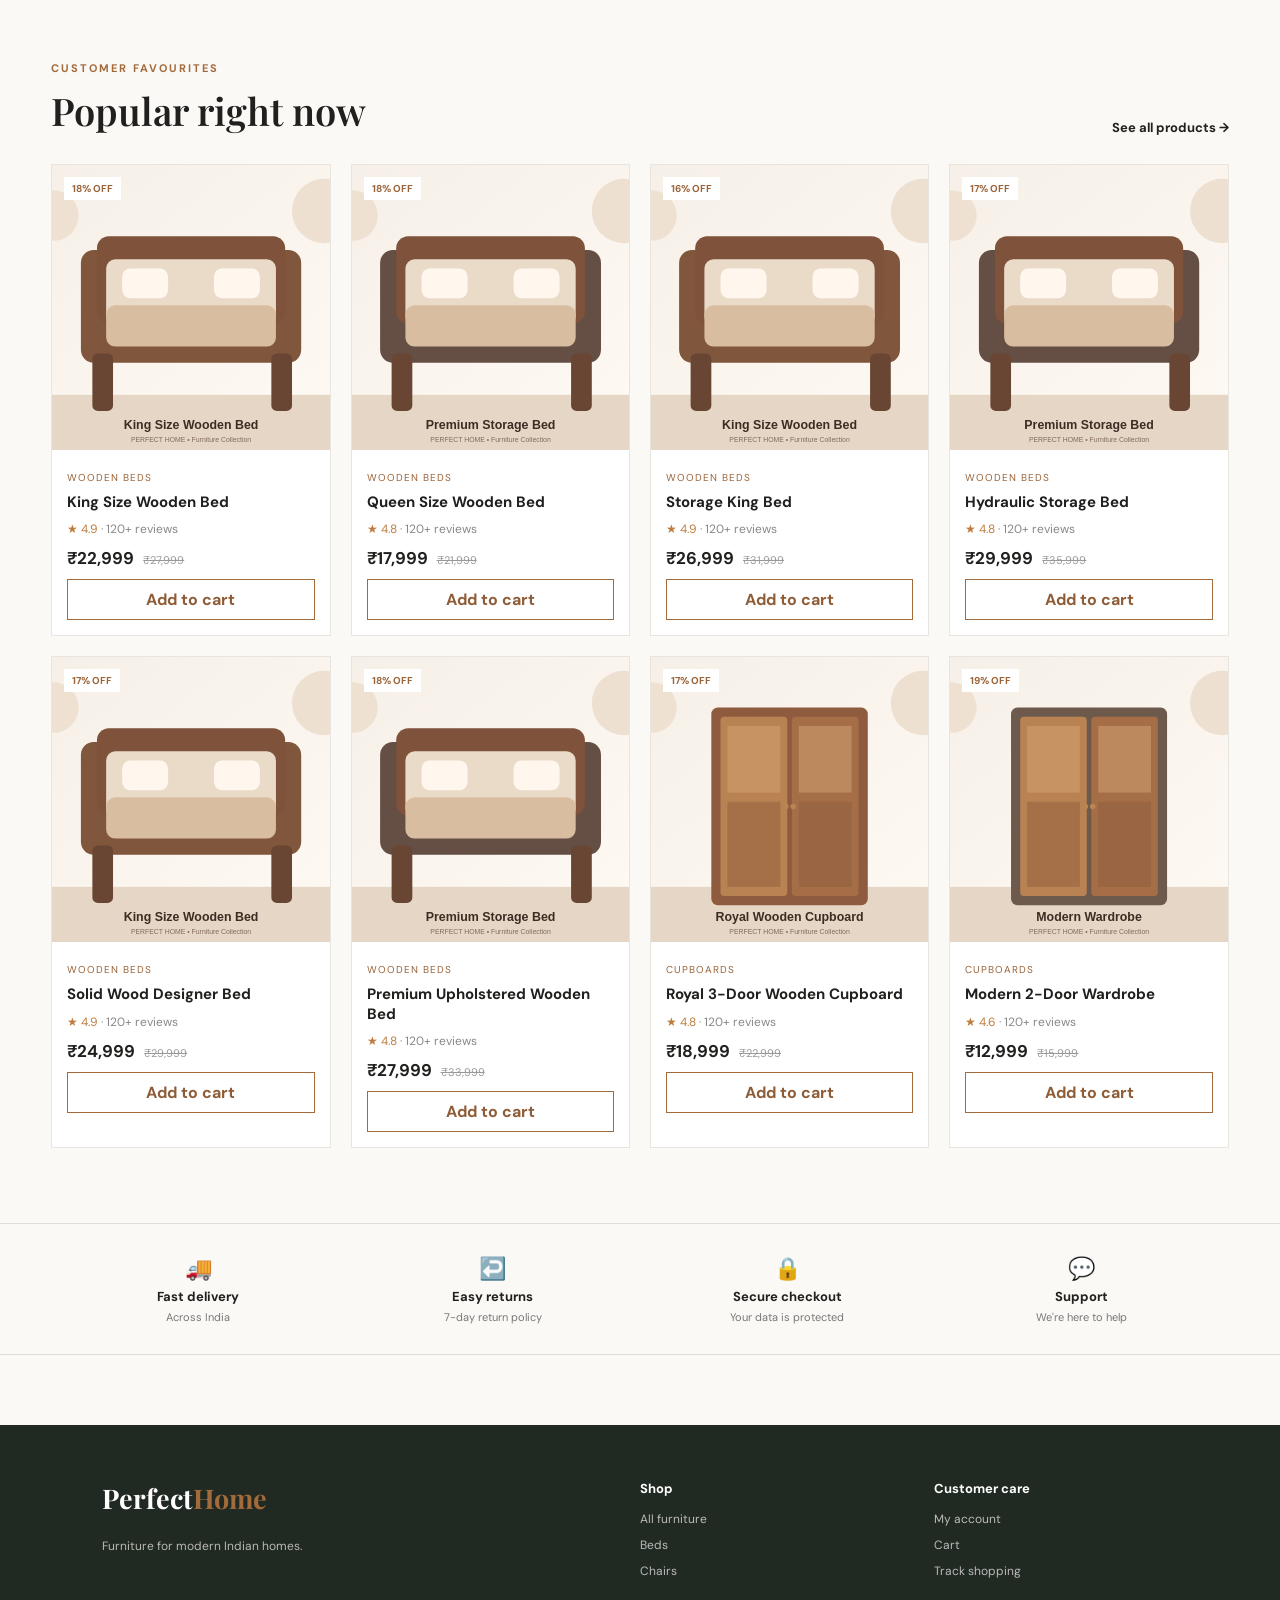
==== commit 8116494f: "Update index.html" ====
--- a/index.html
+++ b/index.html
@@ -1 +1,472 @@
-<!DOCTYPE html><html lang="en"><head><meta charset="UTF-8"><meta name="viewport" content="width=device-width,initial-scale=1.0"><title>Perfect Home | Furniture for Every Home</title><link rel="stylesheet" href="css/style.css"></head><body><div class="topbar">Free delivery on orders above ₹999 <span>Easy 7-day returns</span><span>Secure payments</span></div><header class="header"><a class="logo" href="index.html">Perfect<span>Home</span></a><div class="search"><input id="searchInput" placeholder="Search for furniture, beds, tables..." autocomplete="off"><button onclick="performSearch()">🔍</button></div><nav><a href="products.html">Shop</a><a href="account.html" id="accountLink">Account</a><a class="cart-link" href="cart.html">🛒 <b id="cartCount">0</b></a></nav></header><main><section class="hero"><div><p class="eyebrow">MAKE YOUR SPACE BEAUTIFUL</p><h1>Furniture that feels<br><em>perfect</em> at home.</h1><p>Discover thoughtfully designed furniture for living, dining, working and sleeping. Premium looks, honest prices.</p><a class="btn primary" href="products.html">Shop furniture →</a></div><div class="hero-art"><img src="images/living-room.png" alt="Modern living room"></div></section><section class="section"><div class="section-head"><div><p class="eyebrow">SHOP BY CATEGORY</p><h2>Find your perfect piece</h2></div><a href="products.html">View all →</a></div><div class="category-grid"><a class="category" href="products.html?category=Cupboards"><img src="images/cupboard-1.svg"><b>Cupboards</b><span>Storage made stylish</span></a><a class="category" href="products.html?category=Tables"><img src="images/table-1.svg"><b>Tables</b><span>Work & living tables</span></a><a class="category" href="products.html?category=Chairs"><img src="images/chair-1.svg"><b>Chairs</b><span>Comfort every day</span></a><a class="category" href="products.html?category=Dining Tables"><img src="images/dining-1.svg"><b>Dining Tables</b><span>Gather around</span></a><a class="category" href="products.html?category=Shoes Rack"><img src="images/shoe-1.svg"><b>Shoe Racks</b><span>Neat entryways</span></a><a class="category" href="products.html?category=Wooden Beds"><img src="images/bed-1.svg"><b>Wooden Beds</b><span>Sleep beautifully</span></a></div></section><section class="deal"><div><p class="eyebrow">THIS WEEK'S PICK</p><h2>Upgrade your bedroom</h2><p>Solid-wood beds with spacious storage and timeless finishes.</p><a class="btn dark" href="products.html?category=Wooden Beds">Explore beds</a></div><img src="images/bed-1.svg"></section><section class="section"><div class="section-head"><div><p class="eyebrow">CUSTOMER FAVOURITES</p><h2>Popular right now</h2></div><a href="products.html">See all products →</a></div><div id="featured" class="product-grid"></div></section><section class="trust"><div>🚚<b>Fast delivery</b><small>Across India</small></div><div>↩️<b>Easy returns</b><small>7-day return policy</small></div><div>🔒<b>Secure checkout</b><small>Your data is protected</small></div><div>💬<b>Support</b><small>We're here to help</small></div></section></main><footer><div><a class="logo" href="index.html">Perfect<span>Home</span></a><p>Furniture for modern Indian homes.</p></div><div><b>Shop</b><a href="products.html">All furniture</a><a href="products.html?category=Wooden Beds">Beds</a><a href="products.html?category=Chairs">Chairs</a></div><div><b>Customer care</b><a href="account.html">My account</a><a href="cart.html">Cart</a><a href="products.html">Track shopping</a></div></footer><script src="js/products.js"></script><script src="js/app.js"></script></body></html>
+<!DOCTYPE html>
+<html lang="en">
+
+<head>
+    <meta charset="UTF-8">
+    <meta name="viewport" content="width=device-width,initial-scale=1.0">
+    <title>Perfect Home | Furniture for Every Home</title>
+    <link rel="stylesheet" href="css/style.css">
+</head>
+
+<body>
+
+    <div class="topbar">
+        Free delivery on orders above ₹999
+        <span>Easy 7-day returns</span>
+        <span>Secure payments</span>
+    </div>
+
+    <header class="header">
+
+        <a class="logo" href="index.html">
+            Perfect<span>Home</span>
+        </a>
+
+        <div class="search">
+            <input
+                id="searchInput"
+                placeholder="Search for furniture, beds, tables..."
+                autocomplete="off"
+            >
+            <button onclick="performSearch()">🔍</button>
+        </div>
+
+        <nav>
+            <a href="products.html">Shop</a>
+            <a href="account.html" id="accountLink">Account</a>
+
+            <a class="cart-link" href="cart.html">
+                🛒 <b id="cartCount">0</b>
+            </a>
+        </nav>
+
+    </header>
+
+
+    <main>
+
+        <!-- =====================================================
+             HERO SECTION
+             ===================================================== -->
+
+        <section class="hero">
+
+            <div class="hero-content">
+
+                <p class="eyebrow">
+                    MAKE YOUR SPACE BEAUTIFUL
+                </p>
+
+                <h1>
+                    Furniture that feels<br>
+                    <em>perfect</em> at home.
+                </h1>
+
+                <p>
+                    Discover thoughtfully designed furniture for living,
+                    dining, working and sleeping. Premium looks, honest prices.
+                </p>
+
+                <a class="btn primary" href="products.html">
+                    Shop furniture →
+                </a>
+
+
+                <div class="hero-benefits">
+
+                    <div class="benefit">
+
+                        <div class="benefit-icon">
+                            🚚
+                        </div>
+
+                        <div>
+                            <b>Free Delivery</b>
+                            <small>On all orders</small>
+                        </div>
+
+                    </div>
+
+
+                    <div class="benefit">
+
+                        <div class="benefit-icon">
+                            ✓
+                        </div>
+
+                        <div>
+                            <b>Premium Quality</b>
+                            <small>Long lasting furniture</small>
+                        </div>
+
+                    </div>
+
+
+                    <div class="benefit">
+
+                        <div class="benefit-icon">
+                            💬
+                        </div>
+
+                        <div>
+                            <b>Support</b>
+                            <small>We're here to help</small>
+                        </div>
+
+                    </div>
+
+                </div>
+
+            </div>
+
+
+            <!-- REAL LIVING ROOM IMAGE -->
+
+            <div class="hero-art">
+
+                <img
+                    src="images/living-room.png"
+                    alt="Modern living room furniture"
+                >
+
+                <div class="hero-image-shade"></div>
+
+
+                <!-- Floating information card -->
+
+                <div class="hero-floating-card">
+
+                    <div class="floating-card-icon">
+                        🛋️
+                    </div>
+
+                    <div class="floating-card-text">
+
+                        <small>
+                            FEATURED COLLECTION
+                        </small>
+
+                        <strong>
+                            Modern Living
+                        </strong>
+
+                        <span>
+                            Premium furniture
+                        </span>
+
+                    </div>
+
+                    <div class="floating-arrow">
+                        →
+                    </div>
+
+                </div>
+
+            </div>
+
+        </section>
+
+
+        <!-- =====================================================
+             SHOP BY CATEGORY
+             ===================================================== -->
+
+        <section class="section">
+
+            <div class="section-head">
+
+                <div>
+
+                    <p class="eyebrow">
+                        SHOP BY CATEGORY
+                    </p>
+
+                    <h2>
+                        Find your perfect piece
+                    </h2>
+
+                </div>
+
+                <a href="products.html">
+                    View all →
+                </a>
+
+            </div>
+
+
+            <div class="category-grid">
+
+                <a
+                    class="category"
+                    href="products.html?category=Cupboards"
+                >
+
+                    <img src="images/cupboard-1.svg">
+
+                    <b>Cupboards</b>
+
+                    <span>
+                        Storage made stylish
+                    </span>
+
+                </a>
+
+
+                <a
+                    class="category"
+                    href="products.html?category=Tables"
+                >
+
+                    <img src="images/table-1.svg">
+
+                    <b>Tables</b>
+
+                    <span>
+                        Work & living tables
+                    </span>
+
+                </a>
+
+
+                <a
+                    class="category"
+                    href="products.html?category=Chairs"
+                >
+
+                    <img src="images/chair-1.svg">
+
+                    <b>Chairs</b>
+
+                    <span>
+                        Comfort every day
+                    </span>
+
+                </a>
+
+
+                <a
+                    class="category"
+                    href="products.html?category=Dining Tables"
+                >
+
+                    <img src="images/dining-1.svg">
+
+                    <b>Dining Tables</b>
+
+                    <span>
+                        Gather around
+                    </span>
+
+                </a>
+
+
+                <a
+                    class="category"
+                    href="products.html?category=Shoes Rack"
+                >
+
+                    <img src="images/shoe-1.svg">
+
+                    <b>Shoe Racks</b>
+
+                    <span>
+                        Neat entryways
+                    </span>
+
+                </a>
+
+
+                <a
+                    class="category"
+                    href="products.html?category=Wooden Beds"
+                >
+
+                    <img src="images/bed-1.svg">
+
+                    <b>Wooden Beds</b>
+
+                    <span>
+                        Sleep beautifully
+                    </span>
+
+                </a>
+
+            </div>
+
+        </section>
+
+
+        <!-- =====================================================
+             BEDROOM DEAL
+             ===================================================== -->
+
+        <section class="deal">
+
+            <div>
+
+                <p class="eyebrow">
+                    THIS WEEK'S PICK
+                </p>
+
+                <h2>
+                    Upgrade your bedroom
+                </h2>
+
+                <p>
+                    Solid-wood beds with spacious storage
+                    and timeless finishes.
+                </p>
+
+                <a
+                    class="btn dark"
+                    href="products.html?category=Wooden Beds"
+                >
+                    Explore beds
+                </a>
+
+            </div>
+
+            <img
+                src="images/bed-1.svg"
+                alt="Wooden bed"
+            >
+
+        </section>
+
+
+        <!-- =====================================================
+             CUSTOMER FAVOURITES
+             ===================================================== -->
+
+        <section class="section">
+
+            <div class="section-head">
+
+                <div>
+
+                    <p class="eyebrow">
+                        CUSTOMER FAVOURITES
+                    </p>
+
+                    <h2>
+                        Popular right now
+                    </h2>
+
+                </div>
+
+                <a href="products.html">
+                    See all products →
+                </a>
+
+            </div>
+
+            <div
+                id="featured"
+                class="product-grid"
+            ></div>
+
+        </section>
+
+
+        <!-- =====================================================
+             TRUST SECTION
+             ===================================================== -->
+
+        <section class="trust">
+
+            <div>
+                🚚
+                <b>Fast delivery</b>
+                <small>Across India</small>
+            </div>
+
+            <div>
+                ↩️
+                <b>Easy returns</b>
+                <small>7-day return policy</small>
+            </div>
+
+            <div>
+                🔒
+                <b>Secure checkout</b>
+                <small>Your data is protected</small>
+            </div>
+
+            <div>
+                💬
+                <b>Support</b>
+                <small>We're here to help</small>
+            </div>
+
+        </section>
+
+    </main>
+
+
+    <!-- =====================================================
+         FOOTER
+         ===================================================== -->
+
+    <footer>
+
+        <div>
+
+            <a class="logo" href="index.html">
+                Perfect<span>Home</span>
+            </a>
+
+            <p>
+                Furniture for modern Indian homes.
+            </p>
+
+        </div>
+
+
+        <div>
+
+            <b>Shop</b>
+
+            <a href="products.html">
+                All furniture
+            </a>
+
+            <a href="products.html?category=Wooden Beds">
+                Beds
+            </a>
+
+            <a href="products.html?category=Chairs">
+                Chairs
+            </a>
+
+        </div>
+
+
+        <div>
+
+            <b>Customer care</b>
+
+            <a href="account.html">
+                My account
+            </a>
+
+            <a href="cart.html">
+                Cart
+            </a>
+
+            <a href="products.html">
+                Track shopping
+            </a>
+
+        </div>
+
+    </footer>
+
+
+    <!-- JAVASCRIPT -->
+
+    <script src="js/products.js"></script>
+    <script src="js/app.js"></script>
+
+</body>
+
+</html>
